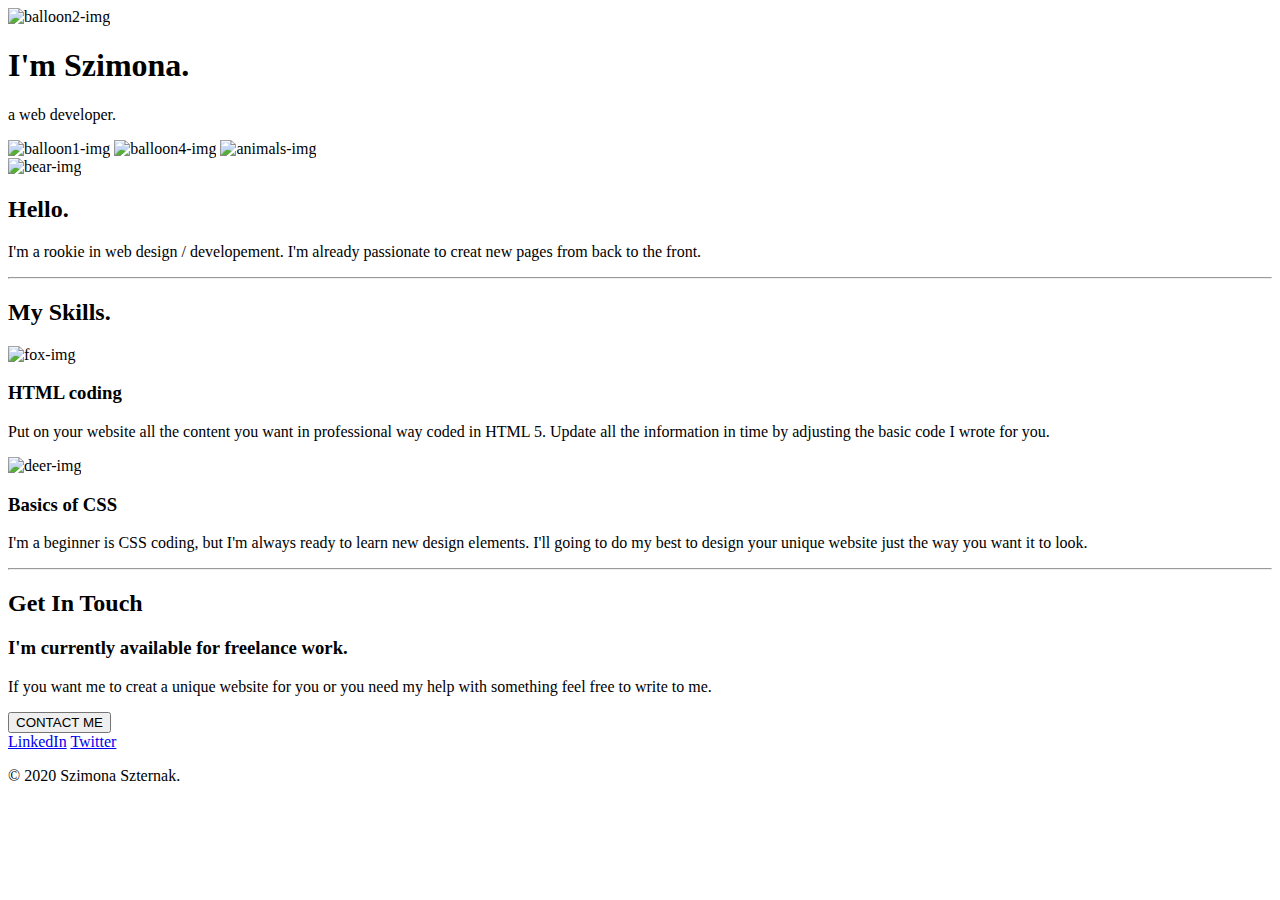
==== index.html @ 52c1d130 "add html and css for my first design" ====
<!DOCTYPE html>
<html lang="en" dir="ltr">
  <head>
    <meta charset="utf-8">
    <title>Szimona Szternak</title>
    <link rel="stylesheet" href="css/styles.css">
    <link rel="icon" href="favicon-bear.ico">
    <link href="https://fonts.googleapis.com/css?family=Dosis|EB+Garamond|Tangerine&display=swap" rel="stylesheet">

  </head>
  <body>
    <div class="top-container">
    <!-- <img class="top-cloud" src="images/cloud.png" alt="cloud-img"> -->
<img  class="balloon2" src="images/balloon2.png" alt="balloon2-img">
      <h1>I'm Szimona.</h1>
      <p class="web-developer">a web developer.</p>
      <img class="balloon1" src="images/balloon1.png" alt="balloon1-img">
      <img class="balloon4" src="images/balloon4.png" alt="balloon4-img">
      <!-- <img class="bottom-cloud" src="images/cloud.png" alt="cloud-img"> -->
    <img src="images/animals.png" alt="animals-img" class="animals-img">
    </div>
    <div class="middle-container">
      <div class="profile">
        <img class="bear-img"src="images/bear.png" alt="bear-img">
        <h2>Hello.</h2>
        <p>I'm a rookie in web design / developement. I'm already passionate to creat new pages from back to the front. </p>
      </div>
      <hr>
      <div class="skills">
        <h2>My Skills.</h2>
        <div class="skill-row">
          <img class="fox-img" src="images/fox.png" alt="fox-img">
          <h3>HTML coding</h3>
          <p>Put on your website all the content you want in professional way coded in HTML 5. Update all the information in time by adjusting the basic code I wrote for you.</p>
        </div>
        <div class="skill-row">
          <img class="deer-img" src="images/deer.png" alt="deer-img">
          <h3>Basics of CSS</h3>
          <p>I'm a beginner is CSS coding, but I'm always ready to learn new design elements. I'll going to do my best to design your unique website just the way you want it to look.</p>
        </div>
      </div>
      <hr>
      <div class="contact-me">
        <h2>Get In Touch</h2>
        <h3>I'm currently available for freelance work.</h3>
        <p>If you want me to creat a unique website for you or you need my help with something feel free to write to me.</p>
        <button class="btn" onclick='window.location.href="mailto:szterszimi@gmail.com";'>CONTACT ME</button>
      </div>
    </div>


    <div class="bottom-container">
      <a class="footer-link" href="https://www.linkedin.com/">LinkedIn</a>
      <a class="footer-link" href="https://twitter.com/">Twitter</a>
      <p class="copyright">© 2020 Szimona Szternak.</p>
    </div>

  </body>
</html>
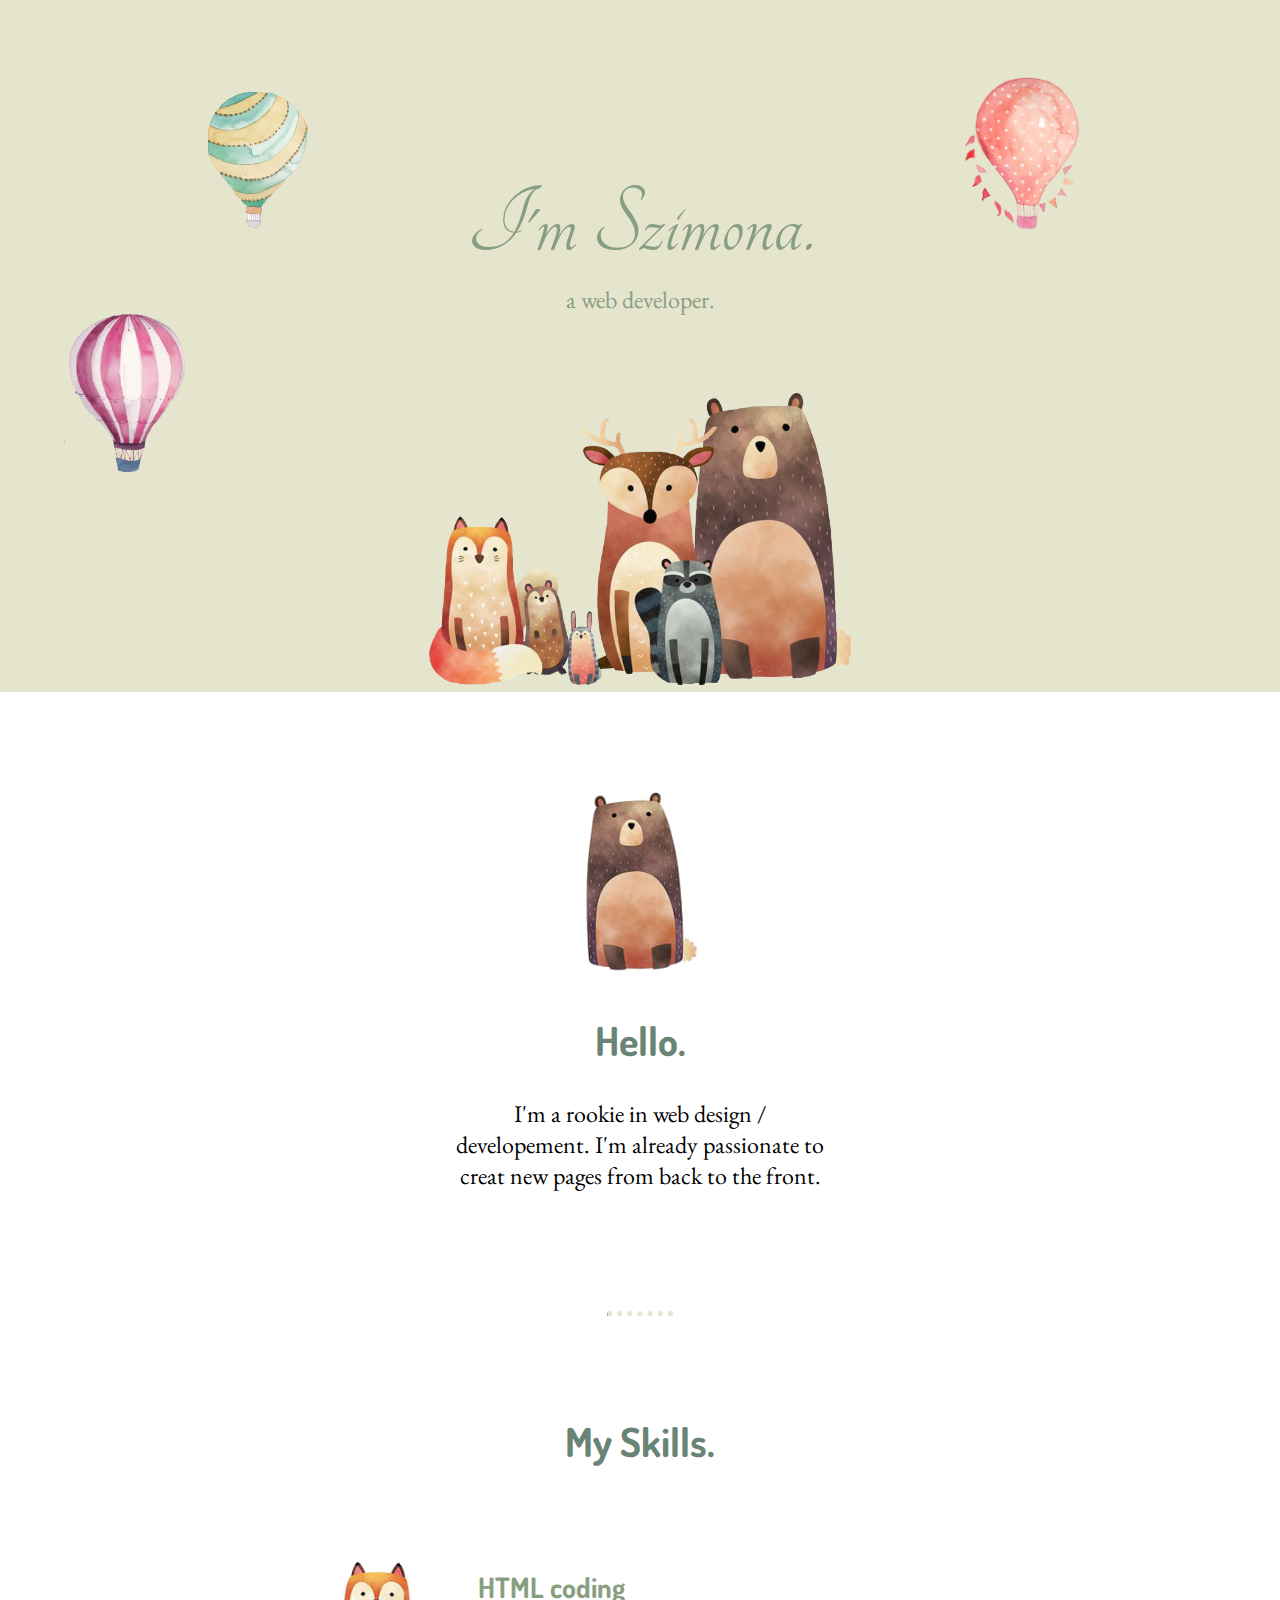
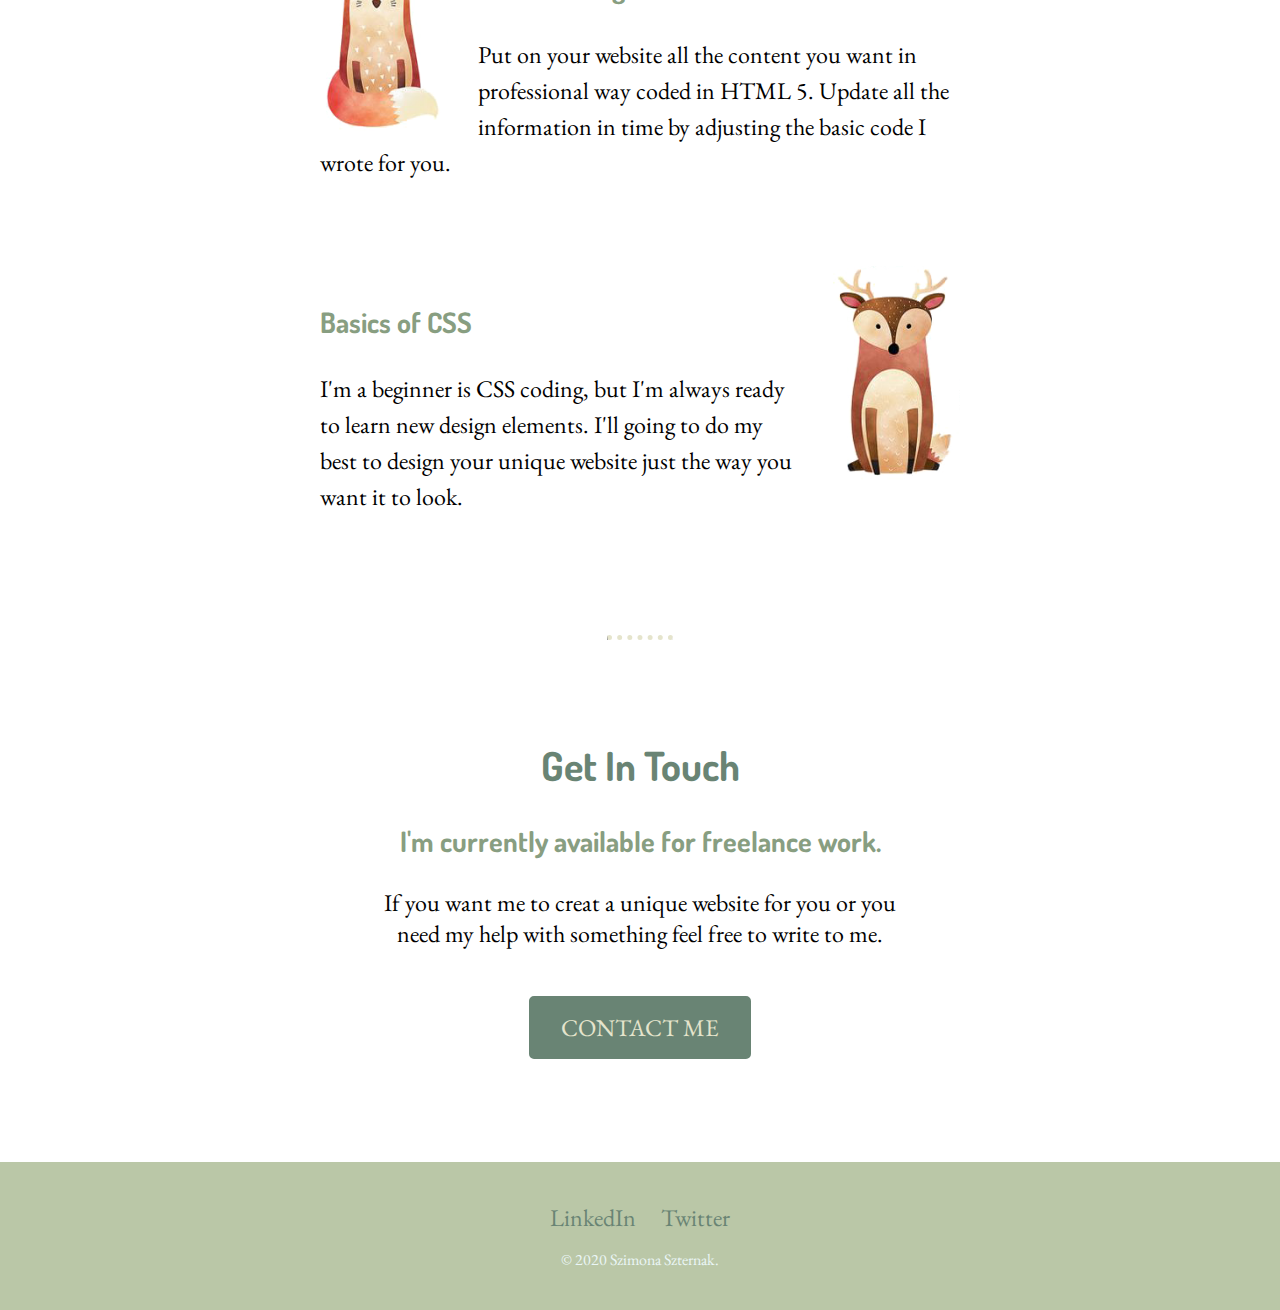
==== commit d9925b05: "favicon" ====
--- a/index.html
+++ b/index.html
@@ -4,7 +4,7 @@
     <meta charset="utf-8">
     <title>Szimona Szternak</title>
     <link rel="stylesheet" href="css/styles.css">
-    <link rel="icon" href="favicon-bear.ico">
+    <link rel="icon" href="./favicon-bear.ico">
     <link href="https://fonts.googleapis.com/css?family=Dosis|EB+Garamond|Tangerine&display=swap" rel="stylesheet">
 
   </head>
--- a/css/styles.css
+++ b/css/styles.css
@@ -0,0 +1,177 @@
+body {
+  margin: 0;
+  text-align: center;
+  font-family: 'EB Garamond', serif;
+  font-size: 150%;
+}
+
+p {
+  padding-bottom: 20px;
+}
+
+.top-container {
+  background-color: #e5e4cc;
+  position: relative;
+  padding-top: 120px;
+}
+
+h1 {
+  margin-top: 50px auto 0 auto;
+  font-family: 'Tangerine', cursive;
+  font-size: 6.3rem;
+  color: #889e81;
+  line-height: 0.75;
+  font-weight: normal;
+}
+
+h2 {
+  font-family: 'Dosis', sans-serif;
+  font-size: 2.5rem;
+  color: #698474;
+
+}
+
+h3 {
+  font-family: 'Dosis', sans-serif;
+  color: #889e81;
+
+}
+
+/* .bottom-cloud {
+  position: absolute;
+  left: 15%;
+  bottom: 50%;
+  width: 10%;
+  /* height: 130px;
+  width: 200px; */
+/* .top-cloud {
+  position: absolute;
+  right: 15%;
+  top: 10%;
+  width: 15%;
+  /* top: 100px;
+  right: 300px;
+  height: 130px;
+  width: 200px; */
+.web-developer {
+  position: relative;
+  bottom: 40px;
+  color: #889e81;
+  font-weight: normal;
+  line-height: 0.75;
+}
+
+a {
+  color: #698474;
+  padding: 10px;
+  margin-top: 60px;
+  font-family: 'EB Garamond', serif;
+  text-decoration: none;
+}
+
+a:hover {
+  color: #e5e4cc;
+}
+
+.skill-row {
+  width: 50%;
+  margin: 100px auto;
+  text-align: left;
+  line-height: 1.5;
+}
+
+.animals-img {
+  width: 33%;
+}
+
+.bear-img {
+  width: 35%;
+}
+
+.fox-img {
+ width: 20%;
+ float: left;
+ margin-right: 30px;
+ position: relative;
+ bottom: 5px;
+}
+
+.deer-img {
+  width: 20%;
+  float: right;
+  margin-left: 30px;
+  position: relative;
+  bottom: 35px;
+}
+
+hr {
+  width: 5%;
+  border-bottom: none;
+  border-top: 5px dotted #e5e4cc;
+  margin-top: 100px;
+  margin-bottom: 100px;
+}
+
+.bottom-container {
+  background-color: #bac7a7;
+  padding: 40px;
+}
+
+.copyright {
+  color: #EAF6F6;
+  font-size: 1rem;
+  margin-bottom:0;
+  padding:0;
+  }
+
+  button {
+    background-color:  #698474;
+    border: solid white;
+    padding: 16px 32px;
+    border-radius: 8px;
+    text-decoration: none;
+    color:  #e5e4cc;
+    font-size: 1.5rem;
+    font-family: 'EB Garamond', serif;
+  }
+
+  button:hover {
+    border: solid #698474;
+    background-color:  #e5e4cc;
+    padding: 16px 32px;
+    border-radius: 8px;
+    text-decoration: none;
+    color:#698474;
+    font-size: 1.5rem;
+    font-family: 'EB Garamond', serif;
+  }
+
+  .profile {
+    width: 30%;
+    margin: 100px auto auto auto;
+  }
+
+  .contact-me {
+    width: 40%;
+    margin: 100px auto;
+  }
+ .balloon1 {
+   width: 10%;
+   position: absolute;
+   left: 15%;
+   bottom: 65%;
+
+ }
+ .balloon2 {
+   width: 10%;
+   position: absolute;
+   right: 15%;
+   top: 10%;
+ }
+
+ .balloon4 {
+   width:10%;
+   position: absolute;
+   left: 5%;
+   bottom: 30%;
+ }
